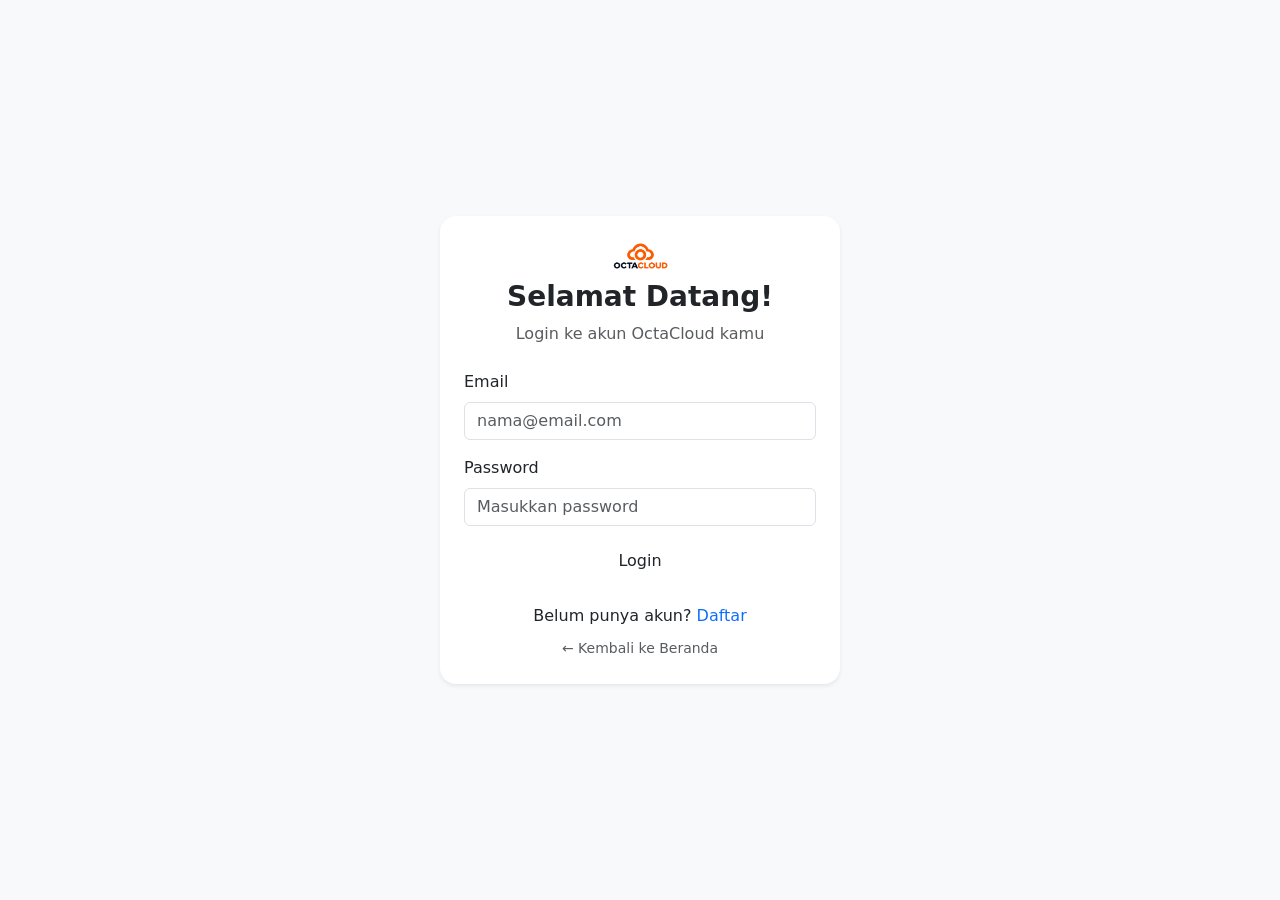
==== login.html @ b242eb15 "Add Login and Register" ====
<!DOCTYPE html>
<html lang="id">

<head>
    <meta charset="UTF-8">
    <meta name="viewport" content="width=device-width, initial-scale=1.0">
    <title>Octacloud - VPS dan Web Hosting</title>
    <link rel="icon" href="img/logo_octa.png">

    <!-- Bootstrap 5 -->
    <link href="https://cdn.jsdelivr.net/npm/bootstrap@5.3.3/dist/css/bootstrap.min.css" rel="stylesheet">
    <link rel="stylesheet" href="login.css">
</head>

<body class="bg-light">
    <div class="container min-vh-100 d-flex justify-content-center align-items-center">
        <div class="card shadow-sm border-0 rounded-4 p-4" style="max-width: 400px; width: 100%;">

            <div class="text-center mb-4">
                <img src="img/logo_octa.png" alt="Logo HostKita" width="65" class="mb-2">

                <h3 class="fw-bold">Selamat Datang!</h3>
                <p class="text-muted text-decoration-none mb-0">Login ke akun OctaCloud kamu</p>
            </div>
            <form action="#" method="post">
                <div class="mb-3">
                    <label for="email" class="form-label">Email</label>
                    <input type="email" class="form-control" id="email" name="email" placeholder="nama@email.com"
                        autocomplete="email" required>
                </div>

                <div class="mb-3">
                    <label for="password" class="form-label">Password</label>
                    <input type="password" class="form-control" id="password" name="password"
                        placeholder="Masukkan password" autocomplete="current-password" required>
                </div>

                <button type="submit" class="btn btn-orange w-100">
                    Login
                </button>
            </form>
            <p class="text-center mt-4 mb-2">
                Belum punya akun?
                <a href="register.html" class="text-orange text-decoration-none">
                    Daftar
                </a>
            </p>

            <div class="text-center">
                <a href="index.html" class="text-muted text-decoration-none small">
                    ← Kembali ke Beranda
                </a>
            </div>

        </div>
    </div>
</body>

</html>
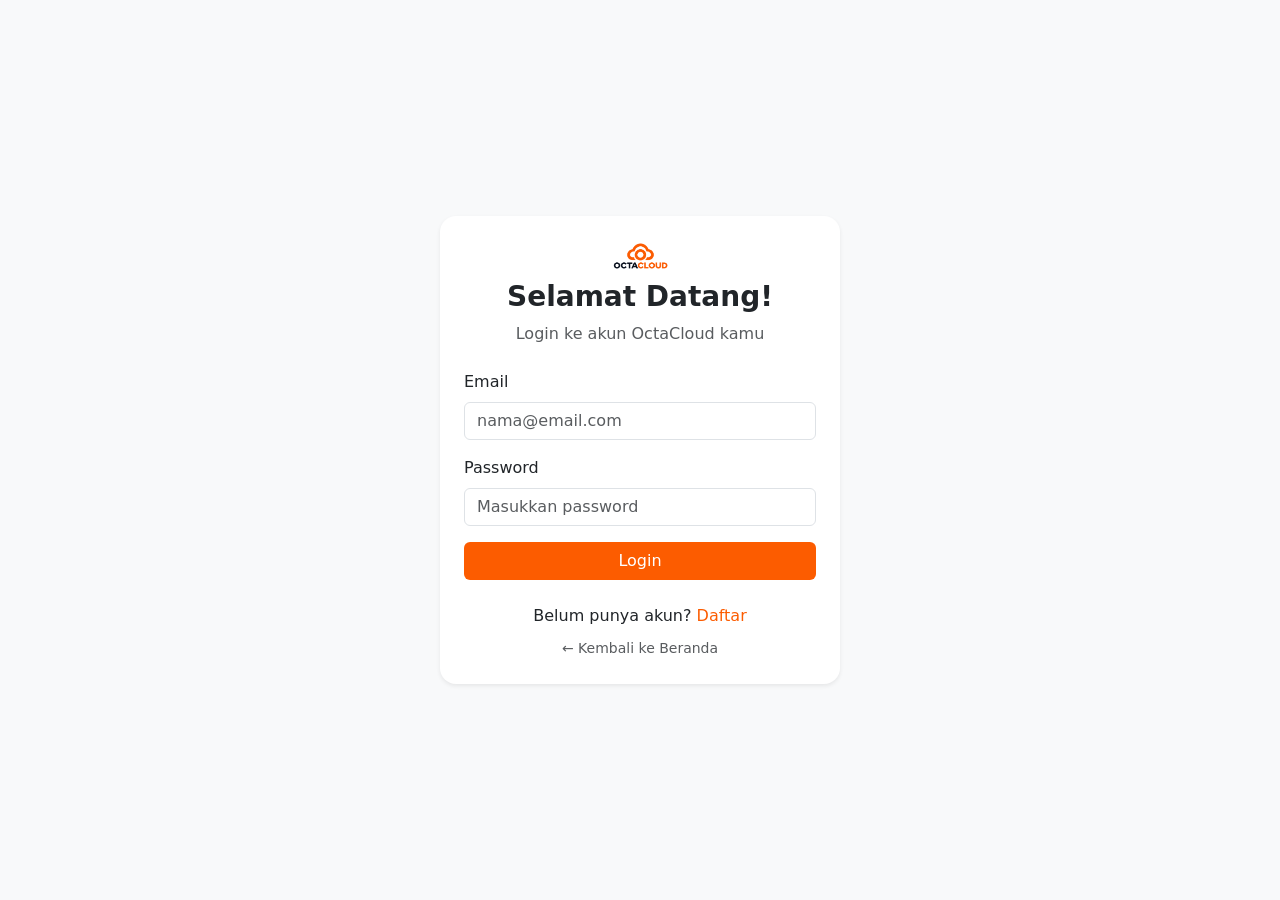
==== commit 76d69411: "Insan" ====
--- a/login.html
+++ b/login.html
@@ -9,7 +9,7 @@
 
     <!-- Bootstrap 5 -->
     <link href="https://cdn.jsdelivr.net/npm/bootstrap@5.3.3/dist/css/bootstrap.min.css" rel="stylesheet">
-    <link rel="stylesheet" href="login.css">
+    <link rel="stylesheet" href="css/login.css">
 </head>
 
 <body class="bg-light">
--- a/css/login.css
+++ b/css/login.css
@@ -0,0 +1,23 @@
+.text-orange {
+    color: #fc5c00 ;
+}
+
+.btn-orange {
+    background: #fc5c00 !important;
+    color: #fff !important;
+}
+
+.navbar.hide {
+    top: -75px;
+}
+
+.btn-orange:hover { 
+    background: #fff !important; 
+    color: #fc5c00 !important; 
+    border-color: #fc5c00 !important; 
+}
+
+a.text-orange:hover, 
+a.text-muted:hover {
+    text-decoration: underline !important;
+}
